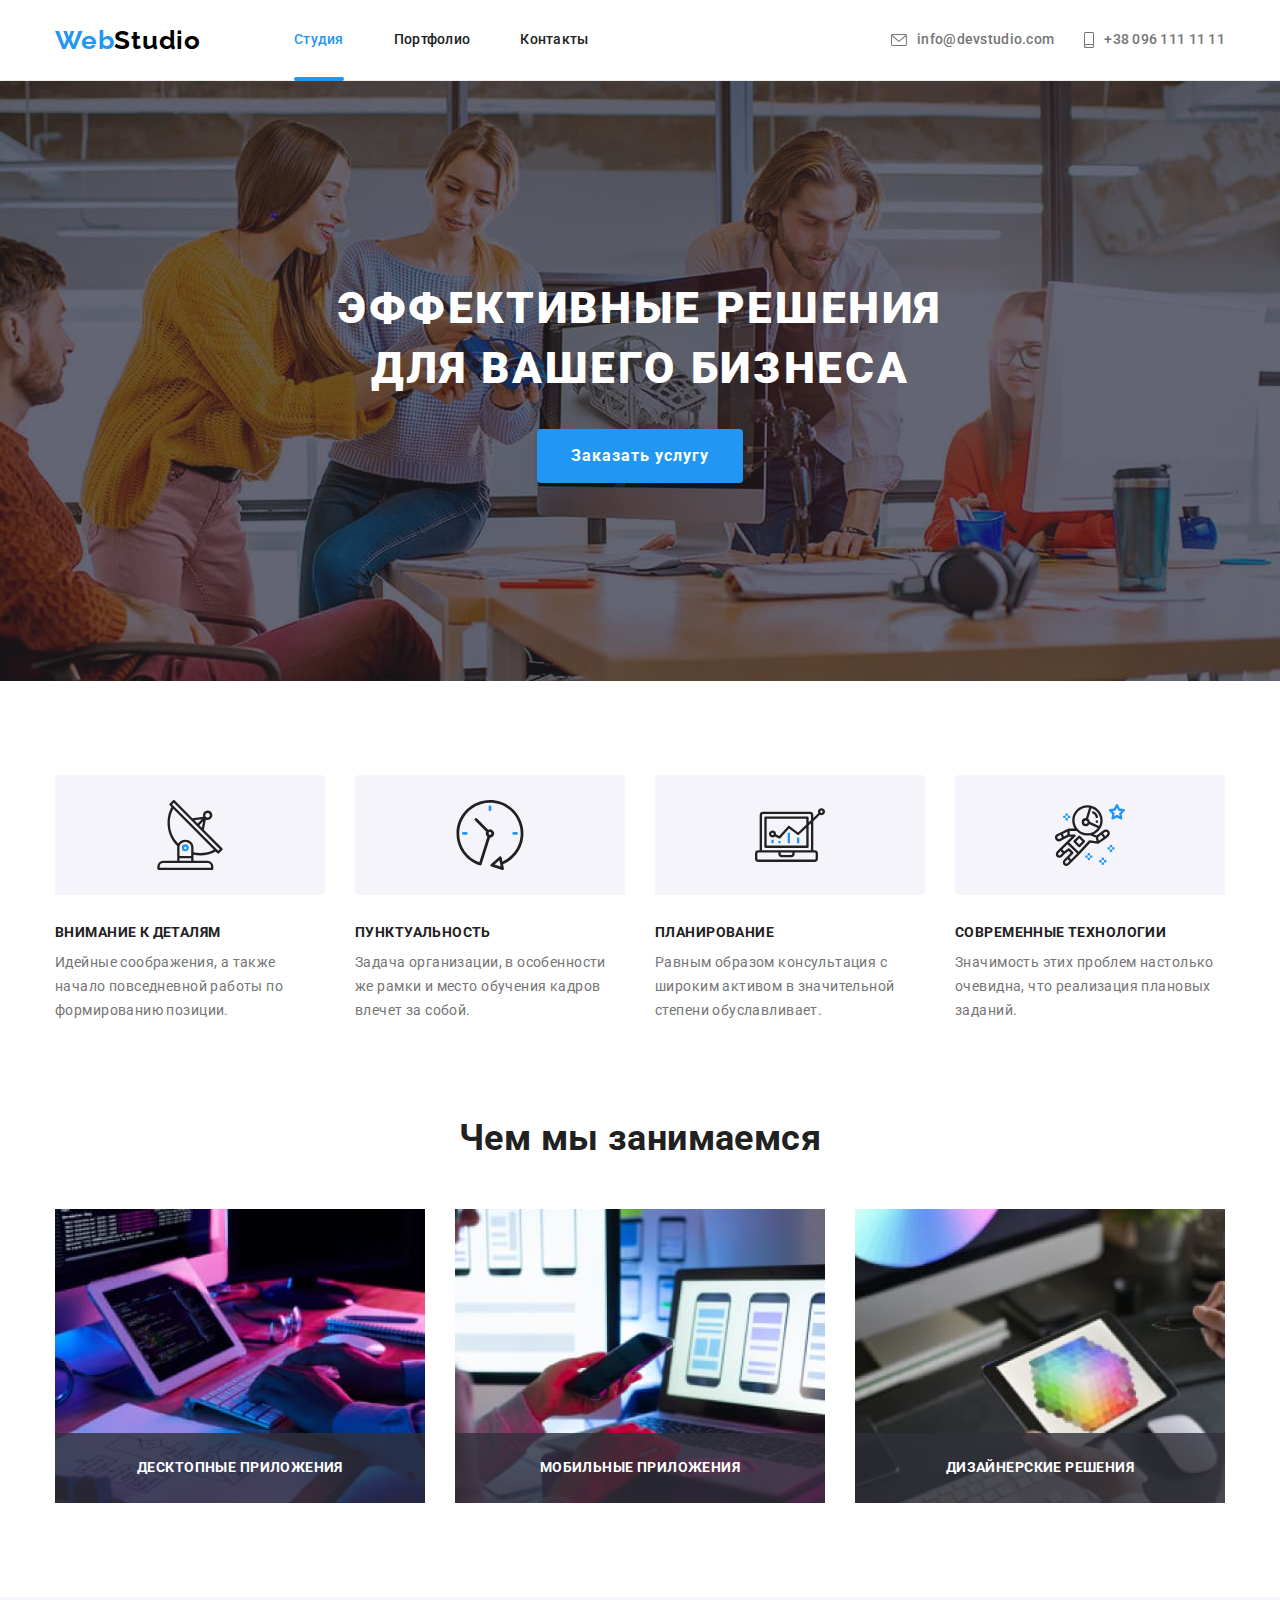
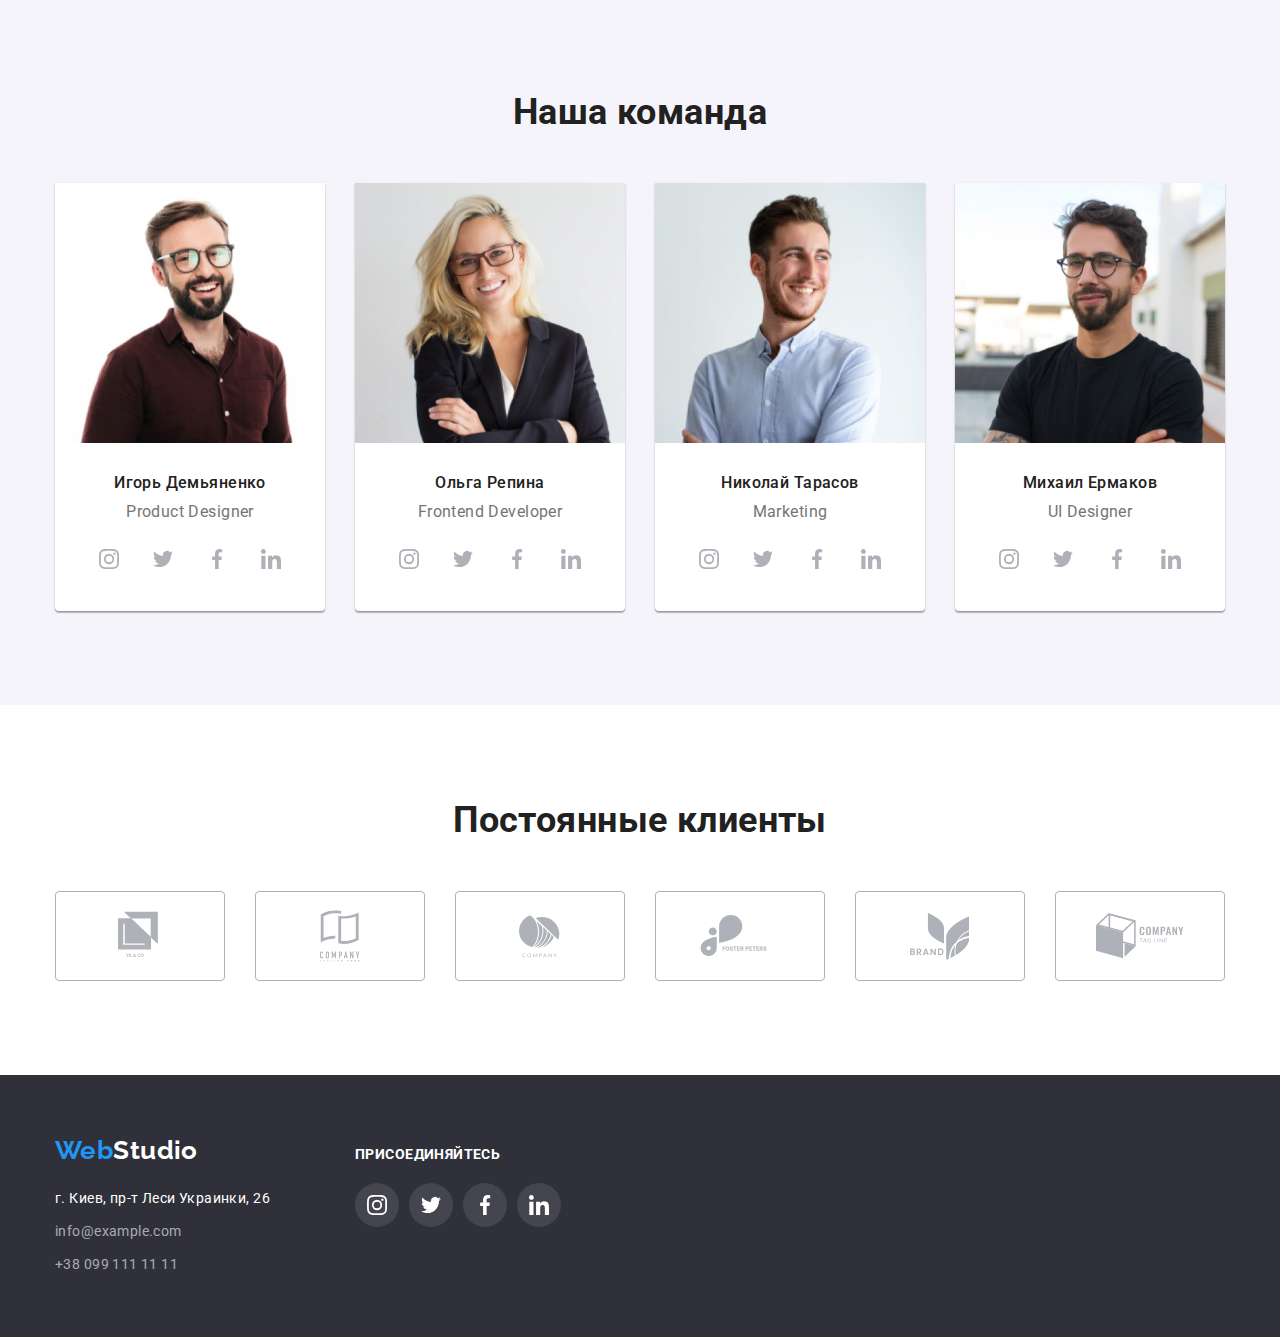
==== index.html @ 5b1ec26f "Склонировал ДЗ5" ====
<!DOCTYPE html>
<html lang="ru">
  <head>
    <meta charset="UTF-8" />
    <meta name="viewport" content="width=device-width, initial-scale=1.0" />
    <title>Студия</title>
    <link
      href="https://fonts.googleapis.com/css2?family=Raleway:wght@700&family=Roboto:wght@400;500;700;900&display=swap"
      rel="stylesheet"
    />
    <link
      rel="stylesheet"
      href="https://cdnjs.cloudflare.com/ajax/libs/modern-normalize/0.7.0/modern-normalize.min.css"
    />
    <link rel="stylesheet" href="./css/styles.css" />
  </head>
  <body>
    <!--Хэдер-->
    <header class="header">
      <div class="container header-flex">
        <nav class="header-flex">
          <a class="link header-logo" href="./index.html">
            <span class="current">Web</span>Studio
          </a>
          <ul class="list nav-main">
            <li class="item">
              <a class="link current" href="./index.html">Студия</a>
            </li>
            <li class="item">
              <a class="link" href="./portfolio.html">Портфолио</a>
            </li>
            <li class="item"><a class="link" href="#">Контакты</a></li>
          </ul>
        </nav>
        <ul class="list header-contacts">
          <li class="item">
            <a class="link" href="mailto:info@devstudio.com">
              <svg class="icon" width="16" height="12">
                <use href="./images/svg/sprite.svg#icon-envelope"></use>
              </svg>
              info@devstudio.com</a
            >
          </li>
          <li class="item">
            <a class="link" href="tel:+380961111111">
              <svg class="icon" width="10" height="16">
                <use href="./images/svg/sprite.svg#icon-smartphone"></use>
              </svg>
              +38 096 111 11 11</a
            >
          </li>
        </ul>
      </div>
    </header>
    <main>
      <!--Герой-->
      <section class="hero">
        <h1 class="hero-title">Эффективные решения для вашего бизнеса</h1>
        <button class="button primary" data-modal-open>Заказать услугу</button>
      </section>
      <!--Преимущества-->
      <section class="section feature">
        <div class="container">
          <h2 class="visually-hidden">Преимущества</h2>
          <ul class="list flex feature-list">
            <li class="item">
              <div class="thumb">
                <svg class="icon">
                  <use href="./images/svg/sprite.svg#icon-antenna"></use>
                </svg>
              </div>
              <h3 class="title">Внимание к деталям</h3>
              <p class="text">
                Идейные соображения, а также начало повседневной работы по
                формированию позиции.
              </p>
            </li>
            <li class="item">
              <div class="thumb">
                <svg class="icon">
                  <use href="./images/svg/sprite.svg#icon-clock"></use>
                </svg>
              </div>
              <h3 class="title">Пунктуальность</h3>
              <p class="text">
                Задача организации, в особенности же рамки и место обучения
                кадров влечет за собой.
              </p>
            </li>
            <li class="item">
              <div class="thumb">
                <svg class="icon">
                  <use href="./images/svg/sprite.svg#icon-diagram"></use>
                </svg>
              </div>
              <h3 class="title">Планирование</h3>
              <p class="text">
                Равным образом консультация с широким активом в значительной
                степени обуславливает.
              </p>
            </li>
            <li class="item">
              <div class="thumb">
                <svg class="icon">
                  <use href="./images/svg/sprite.svg#icon-astronaut"></use>
                </svg>
              </div>
              <h3 class="title">Современные технологии</h3>
              <p class="text">
                Значимость этих проблем настолько очевидна, что реализация
                плановых заданий.
              </p>
            </li>
          </ul>
        </div>
      </section>
      <!--Примеры работ-->
      <section class="section">
        <div class="container">
          <h2 class="section-title">Чем мы занимаемся</h2>
          <ul class="list flex examples-list">
            <li class="item">
              <img
                src="./images/examples/desktopapp.jpg"
                alt="Работа с планшетом"
                width="370"
              />
              <h3 class="text">Десктопные приложения</h3>
            </li>
            <li class="item">
              <img
                src="./images/examples/mobileapp.jpg"
                alt="Работа с мобильным приложением"
                width="370"
              />
              <h3 class="text">Мобильные приложения</h3>
            </li>
            <li class="item">
              <img
                src="./images/examples/designerdes.jpg"
                alt="Дизайнерские решения"
                width="370"
              />
              <h3 class="text">Дизайнерские решения</h3>
            </li>
          </ul>
        </div>
      </section>
      <!--Наша команда-->
      <section class="section team">
        <div class="container">
          <h2 class="section-title">Наша команда</h2>
          <ul class="list flex team-list">
            <!--Первый сотрудник-->
            <li class="item">
              <img
                src="./images/our-team/igor-dem.jpg"
                alt="Игорь Демьяненко"
                width="270"
              />
              <h3 class="title">Игорь Демьяненко</h3>
              <p class="text">Product Designer</p>
              <ul class="list flex network-list">
                <li class="item">
                  <a href="#" class="link" aria-label="Instagram">
                    <svg class="icon">
                      <use href="./images/svg/sprite.svg#icon-instagram"></use>
                    </svg>
                  </a>
                </li>
                <li class="item">
                  <a href="#" class="link" aria-label="Twitter">
                    <svg class="icon">
                      <use href="./images/svg/sprite.svg#icon-twitter"></use>
                    </svg>
                  </a>
                </li>
                <li class="item">
                  <a href="#" class="link" aria-label="Facebook">
                    <svg class="icon">
                      <use href="./images/svg/sprite.svg#icon-facebook"></use>
                    </svg>
                  </a>
                </li>
                <li class="item">
                  <a href="#" class="link" aria-label="Linkedin">
                    <svg class="icon">
                      <use href="./images/svg/sprite.svg#icon-linkedin"></use>
                    </svg>
                  </a>
                </li>
              </ul>
            </li>
            <!--Второй сотрудник-->
            <li class="item">
              <img
                src="./images/our-team/olg-rep.jpg"
                alt="Ольга Репина"
                width="270"
              />
              <h3 class="title">Ольга Репина</h3>
              <p class="text">Frontend Developer</p>
              <ul class="list flex network-list">
                <li class="item">
                  <a href="#" class="link" aria-label="Instagram">
                    <svg class="icon">
                      <use href="./images/svg/sprite.svg#icon-instagram"></use>
                    </svg>
                  </a>
                </li>
                <li class="item">
                  <a href="#" class="link" aria-label="Twitter">
                    <svg class="icon">
                      <use href="./images/svg/sprite.svg#icon-twitter"></use>
                    </svg>
                  </a>
                </li>
                <li class="item">
                  <a href="#" class="link" aria-label="Facebook">
                    <svg class="icon">
                      <use href="./images/svg/sprite.svg#icon-facebook"></use>
                    </svg>
                  </a>
                </li>
                <li class="item">
                  <a href="#" class="link" aria-label="Linkedin">
                    <svg class="icon">
                      <use href="./images/svg/sprite.svg#icon-linkedin"></use>
                    </svg>
                  </a>
                </li>
              </ul>
            </li>
            <!--Третий сотрудник-->
            <li class="item">
              <img
                src="./images/our-team/nik-taras.jpg"
                alt="Николай Тарасов"
                width="270"
              />
              <h3 class="title">Николай Тарасов</h3>
              <p class="text">Marketing</p>
              <ul class="list flex network-list">
                <li class="item">
                  <a href="#" class="link" aria-label="Instagram">
                    <svg class="icon">
                      <use href="./images/svg/sprite.svg#icon-instagram"></use>
                    </svg>
                  </a>
                </li>
                <li class="item">
                  <a href="#" class="link" aria-label="Twitter">
                    <svg class="icon">
                      <use href="./images/svg/sprite.svg#icon-twitter"></use>
                    </svg>
                  </a>
                </li>
                <li class="item">
                  <a href="#" class="link" aria-label="Facebook">
                    <svg class="icon">
                      <use href="./images/svg/sprite.svg#icon-facebook"></use>
                    </svg>
                  </a>
                </li>
                <li class="item">
                  <a href="#" class="link" aria-label="Linkedin">
                    <svg class="icon">
                      <use href="./images/svg/sprite.svg#icon-linkedin"></use>
                    </svg>
                  </a>
                </li>
              </ul>
            </li>
            <!--Четвертый сотрудник-->
            <li class="item">
              <img
                src="./images/our-team/mich-ermak.jpg"
                alt="Михаил Ермаков"
                width="270"
              />
              <h3 class="title">Михаил Ермаков</h3>
              <p class="text">UI Designer</p>
              <ul class="list flex network-list">
                <li class="item">
                  <a href="#" class="link" aria-label="Instagram">
                    <svg class="icon">
                      <use href="./images/svg/sprite.svg#icon-instagram"></use>
                    </svg>
                  </a>
                </li>
                <li class="item">
                  <a href="#" class="link" aria-label="Twitter">
                    <svg class="icon">
                      <use href="./images/svg/sprite.svg#icon-twitter"></use>
                    </svg>
                  </a>
                </li>
                <li class="item">
                  <a href="#" class="link" aria-label="Facebook">
                    <svg class="icon">
                      <use href="./images/svg/sprite.svg#icon-facebook"></use>
                    </svg>
                  </a>
                </li>
                <li class="item">
                  <a href="#" class="link" aria-label="Linkedin">
                    <svg class="icon">
                      <use href="./images/svg/sprite.svg#icon-linkedin"></use>
                    </svg>
                  </a>
                </li>
              </ul>
            </li>
          </ul>
        </div>
      </section>
      <section class="section">
        <div class="container">
          <h2 class="section-title">Постоянные клиенты</h2>
          <ul class="list flex clients-list">
            <li class="item">
              <a href="#" class="link">
                <svg class="icon" width="44" height="50">
                  <use href="./images/svg/sprite.svg#icon-client1"></use>
                </svg>
              </a>
            </li>
            <li class="item">
              <a href="#" class="link">
                <svg class="icon" width="40" height="52">
                  <use href="./images/svg/sprite.svg#icon-client2"></use>
                </svg>
              </a>
            </li>
            <li class="item">
              <a href="#" class="link">
                <svg class="icon" width="41" height="43">
                  <use href="./images/svg/sprite.svg#icon-client3"></use>
                </svg>
              </a>
            </li>
            <li class="item">
              <a href="#" class="link">
                <svg class="icon" width="80" height="42">
                  <use href="./images/svg/sprite.svg#icon-client4"></use>
                </svg>
              </a>
            </li>
            <li class="item">
              <a href="#" class="link">
                <svg class="icon" width="59" height="47">
                  <use href="./images/svg/sprite.svg#icon-client5"></use>
                </svg>
              </a>
            </li>
            <li class="item">
              <a href="#" class="link">
                <svg class="icon" width="88" height="46">
                  <use href="./images/svg/sprite.svg#icon-client6"></use>
                </svg>
              </a>
            </li>
          </ul>
        </div>
      </section>
    </main>
    <!--Футер-->
    <footer class="footer">
      <div class="container flex">
        <div class="footer-address">
          <a class="link footer-logo" href="./index.html">
            <span class="current">Web</span>Studio
          </a>
          <address class="footer-contacts">
            <p class="text">г. Киев, пр-т Леси Украинки, 26</p>
            <a class="link" href="mailto:info@example.com">
              info@example.com
            </a>
            <br />
            <a class="link" href="tel:+380991111111">+38 099 111 11 11</a>
          </address>
        </div>
        <div class="footer-networks">
          <strong class="text">присоединяйтесь</strong>
          <ul class="list flex network-list">
            <li class="item">
              <a href="#" class="link" aria-label="Instagram">
                <svg class="icon">
                  <use href="./images/svg/sprite.svg#icon-instagram"></use>
                </svg>
              </a>
            </li>
            <li class="item">
              <a href="#" class="link" aria-label="Twitter">
                <svg class="icon">
                  <use href="./images/svg/sprite.svg#icon-twitter"></use>
                </svg>
              </a>
            </li>
            <li class="item">
              <a href="#" class="link" aria-label="Facebook">
                <svg class="icon">
                  <use href="./images/svg/sprite.svg#icon-facebook"></use>
                </svg>
              </a>
            </li>
            <li class="item">
              <a href="#" class="link" aria-label="Linkedin">
                <svg class="icon">
                  <use href="./images/svg/sprite.svg#icon-linkedin"></use>
                </svg>
              </a>
            </li>
          </ul>
        </div>
      </div>
    </footer>
    <div class="backdrop is-hidden" data-modal>
      <div class="modal">
        <button class="button" data-modal-close>
          <svg class="icon" width="11" height="11">
            <use href="./images/svg/sprite.svg#icon-close-modal"></use>
          </svg>
        </button>
      </div>
    </div>

    <script src="./js/modal.js"></script>
  </body>
</html>
---- css/styles.css ----
/* CSS-переменные */
:root {
  --main-text-color: #212121;
  --second-text-color: #757575;
  --accent-color: #2196f3;
  --main-bg-color: #ffffff;
  --secohd-bg-color: #f5f4fa;
  --third-bg-color: #2f303a;
  --icon-color: #afb1b8;
  --timing-function: cubic-bezier(0.4, 0, 0.2, 1);
}
/* Базовые настройки CSS */
body {
  background-color: var(--main-bg-color);
  color: var(--main-text-color);
  font-family: "Roboto", sans-serif;
  font-size: 14px;
  line-height: 1.71;
  letter-spacing: 0.03em;
}
/* базовые настройки картинок */
img,
svg {
  display: block;
  max-width: 100%;
  height: auto;
}
/* Уберу подчеркивание у всех ссылок */
.link {
  text-decoration: none;
}
/* Убрал флажки и отступы у элементов списков */
.list {
  padding: 0;
  margin: 0;
  list-style: none;
}
/* cпрячем скрытые заголовки */
.visually-hidden {
  position: absolute;
  width: 1px;
  height: 1px;
  margin: -1px;
  border: 0;
  padding: 0;
  clip: rect(0 0 0 0);
  overflow: hidden;
}

/* страница Студия */
/* задам общие настройки шрифта хэдера */
.header {
  font-weight: 500;
  line-height: 1.14;
  letter-spacing: 0.02em;
  border-bottom: 1px solid #ececec;
}
/* Геометрия контейнера */
.container {
  width: 1200px;
  margin: 0px auto;
  padding: 0px 15px;
}
/* флексбокс хэдера */
.header-flex,
.nav-main {
  display: flex;
  align-items: center;
}
/* логотип хэдера */
.header-logo {
  margin-right: 93px;
  color: #000000;
  font-family: "Raleway", sans-serif;
  font-weight: 700;
  font-size: 26px;
  line-height: 1.19;
  letter-spacing: 0.03em;
}
/* отступ всем кроме последнего элепента хэдера */
.nav-main > .item:not(:last-child) {
  margin-right: 50px;
}
/* основная навигация хэдера */
.nav-main .link {
  position: relative;
  display: block;
  padding-top: 32px;
  padding-bottom: 32px;

  color: inherit;

  transition: color 250ms var(--timing-function);
}
.nav-main .current::after {
  position: absolute;
  bottom: -1px;
  left: 0;
  content: "";
  width: 100%;
  height: 4px;
  background-color: var(--accent-color);
  border-radius: 2px;
}

/* Цветовой акцент элементов */
.nav-main .link.current,
.header-logo .current,
.footer-logo .current,
.nav-main .link:hover,
.nav-main .link:focus,
.header-contacts .link:hover,
.header-contacts .link:focus,
.footer-contacts .link:hover,
.footer-contacts .link:focus {
  color: var(--accent-color);
}
/* контакты хэдера в строку */
.header-contacts {
  display: flex;
  margin-left: auto;
}
.header-contacts .item:not(:last-child) {
  margin-right: 30px;
}
/* контакты хэдера */
.header-contacts .link {
  display: flex;
  align-items: center;
  padding-top: 32px;
  padding-bottom: 32px;

  color: var(--second-text-color);

  transition: color 250ms var(--timing-function);
}
/* отступ иконок в хэдере */
.header-contacts .icon {
  margin-right: 10px;
  fill: currentColor;

  transition: fill 250ms var(--timing-function);
}
/* акцент иконок */
.header-contacts .link:hover > .icon,
.header-contacts .link:focus > .icon,
.clients-list .link:hover > .icon,
.clients-list .link:focus > .icon {
  fill: var(--accent-color);
}
/* герой */
.hero {
  display: flex;
  flex-direction: column;
  justify-content: center;
  align-items: center;
  max-width: 1600px;
  height: 600px;
  margin: 0 auto;

  background-color: #c4c4c4;
  background-image: linear-gradient(
      to right,
      rgba(47, 48, 58, 0.4),
      rgba(47, 48, 58, 0.4)
    ),
    url("../images/bg-hero.jpg");
  background-repeat: no-repeat;
  background-size: cover;
  background-position: center;
  text-align: center;
}
/* Заголовок героя */
.hero-title {
  margin-top: 0;
  margin-bottom: 30px;
  max-width: 696px;

  color: var(--main-bg-color);
  font-weight: 900;
  font-size: 44px;
  line-height: 1.36;
  letter-spacing: 0.06em;
  text-transform: uppercase;
}
/* кнопка героя */
.button.primary {
  display: block;
  min-width: 200px;
  padding: 10px 32px;
  border-color: transparent;
  border-radius: 4px;
  box-shadow: 0px 4px 4px rgba(0, 0, 0, 0.15);
  cursor: pointer;

  color: var(--main-bg-color);
  background-color: var(--accent-color);
  font-weight: 700;
  font-size: 16px;
  line-height: 1.87;
  text-align: center;
  letter-spacing: 0.06em;

  transition: background-color 250ms var(--timing-function);
}

.button.primary:hover,
.button.primary:focus {
  background-color: #188ce8;
}
/* отступы секции преимуществ */
.section.feature {
  padding-top: 94px;
  padding-bottom: 0;
}
/* флексбокс */
.flex {
  display: flex;
}

/* ширина элементов секции Преимущества */
.feature-list .item {
  flex-basis: calc((100% - 3 * 30px) / 4);
}
/* фон иконки преимуществ */
.feature-list .thumb {
  display: flex;
  justify-content: center;
  align-items: center;
  margin-bottom: 30px;
  height: 120px;
  background-color: var(--secohd-bg-color);
  border-radius: 4px;
}
/* иконка преимуществ */
.feature-list .icon {
  width: 70px;
  height: 70px;
}
/* отступы всем кроме последнего элемента списков */
.feature-list .item:not(:last-child),
.examples-list .item:not(:last-child),
.team-list .item:not(:last-child),
.clients-list .item:not(:last-child) {
  margin-right: 30px;
}
/* Заголовки h3 секции преимущества */
.feature-list .title {
  margin-top: 0;
  margin-bottom: 10px;

  font-size: 14px;
  line-height: 1.14;
  text-transform: uppercase;
}
/* Текст секции преимущества */
.feature-list .text {
  margin-top: 0;
  margin-bottom: 0;

  color: var(--second-text-color);
}
/* паддинг всем секциям */
.section {
  padding-top: 94px;
  padding-bottom: 94px;
}
/* Заголовки секций */
.section-title {
  margin-top: 0;
  margin-bottom: 50px;

  font-size: 36px;
  line-height: 1.17;
  text-align: center;
}
/* ширина контента секкции */
.examples-list .item {
  position: relative;
  flex-basis: calc((100% - 2 * 30px) / 3);
}
.examples-list .text {
  position: absolute;
  left: 0;
  bottom: 0;
  display: flex;
  justify-content: center;
  align-items: center;

  width: 100%;
  height: 70px;
  margin: 0;
  background-color: rgba(47, 48, 58, 0.8);
  font-size: 14px;
  line-height: 1.14;
  text-transform: uppercase;

  color: var(--main-bg-color);
}

/* оформление секции команда  */
.section.team {
  background-color: var(--secohd-bg-color);
  text-align: center;
}
/* элементы списка наша команда */
.team-list > .item {
  flex-basis: calc((100% - 3 * 30px) / 4);
  border-radius: 0px 0px 4px 4px;
  box-shadow: 0px 1px 3px rgba(0, 0, 0, 0.12), 0px 1px 1px rgba(0, 0, 0, 0.14),
    0px 2px 1px rgba(0, 0, 0, 0.2);

  background-color: var(--main-bg-color);
}
/* Заголовки h3 Наша команда */
.team-list .title {
  margin-top: 30px;
  margin-bottom: 10px;

  font-weight: 500;
  font-size: 16px;
  line-height: 1.19;
}
/* Текст секции Наша команда */
.team-list .text {
  margin-top: 0;
  margin-bottom: 16px;

  color: var(--second-text-color);
  font-size: 16px;
  line-height: 1.19;
}
/* Список соцсетей */
.team .network-list {
  margin-bottom: 30px;
  justify-content: center;
}

.network-list .item:not(:last-child) {
  margin-right: 10px;
}
/* ссылка на соцсеть */
.network-list .link {
  display: flex;
  justify-content: center;
  align-items: center;
  width: 44px;
  height: 44px;
  border-radius: 50%;

  transition: background-color 250ms var(--timing-function);
}
/* меняем фон ссылки при ховере */
.network-list .link:hover,
.network-list .link:focus {
  background-color: var(--accent-color);
}

/* иконка */
.network-list .icon {
  width: 20px;
  height: 20px;
  fill: var(--icon-color);

  transition: fill 250ms var(--timing-function);
}
/* меняем цвет самой иконки при ховере */
.network-list .link:hover > .icon,
.network-list .link:focus > .icon {
  fill: var(--main-bg-color);
}
/* ширина элеентов секции клиенты */
.clients-list .item {
  flex-basis: calc((100% - 5 * 30px) / 6);
}
/* ссылка клиентов */
.clients-list .link {
  display: flex;
  justify-content: center;
  align-items: center;
  height: 90px;
  border: 1px solid var(--icon-color);
  border-radius: 4px;

  transition: border-color 250ms var(--timing-function);
}

/* цвет рамки при ховере */
.clients-list .link:hover,
.clients-list .link:focus {
  border-color: var(--accent-color);
}
.clients-list .icon {
  fill: var(--icon-color);
  transition: fill 250ms var(--timing-function);
}

/* футер */
.footer {
  padding-top: 60px;
  padding-bottom: 60px;

  background-color: var(--third-bg-color);
}
.footer .flex {
  align-items: baseline;
}

.footer-address,
.footer-networks {
  width: 270px;
}
.footer-address {
  margin-right: 30px;
}
/* лого футера */
.footer-logo {
  color: var(--main-bg-color);
  font-family: "Raleway", sans-serif;
  font-weight: 700;
  font-size: 26px;
  line-height: 1.19;
}
/* адрес футера */
.footer-contacts {
  margin-top: 20px;

  font-style: normal;
}
/* Физический адрес в футере */
.footer-contacts .text {
  margin: 0;

  color: var(--main-bg-color);
}
/* почта и телефон футера */
.footer-contacts .link {
  display: inline-block;
  margin-top: 9px;

  color: rgba(255, 255, 255, 0.6);

  transition: color 250ms var(--timing-function);
}
/* текст блока соцсетей футера */
.footer-networks .text {
  display: block;
  margin-bottom: 20px;
  line-height: 1.14;
  text-transform: uppercase;

  color: var(--main-bg-color);
}
/* фон ссылкт на соцсеть в футере */
.footer-networks .link {
  background-color: rgba(255, 255, 255, 0.1);
}
/* цвет иконки в футере */
.footer-networks .icon {
  fill: var(--main-bg-color);
}
/* бэкдроп */
.backdrop {
  position: fixed;
  top: 0;
  left: 0;

  width: 100%;
  height: 100%;
  background-color: rgba(0, 0, 0, 0.2);

  opacity: 1;
  transition: opacity 250ms var(--timing-function);
}

.backdrop.is-hidden {
  opacity: 0;
  pointer-events: none;
}

.backdrop.is-hidden .modal {
  transform: translate(-50%, -50%) scale(1.3);
}

/* модальное окно */
.modal {
  position: absolute;
  top: 50%;
  left: 50%;
  min-width: 528px;
  min-height: 581px;

  background-color: var(--main-bg-color);
  box-shadow: 0px 1px 3px rgba(0, 0, 0, 0.12), 0px 1px 1px rgba(0, 0, 0, 0.14),
    0px 2px 1px rgba(0, 0, 0, 0.2);
  border-radius: 4px;

  transform: translate(-50%, -50%) scale(1);
  transition: transform 250ms var(--timing-function);
}
/* кнопка закрытия модального окна */
.modal .button {
  position: absolute;
  top: 8px;
  right: 8px;
  padding: 0;
  width: 30px;
  height: 30px;
  border: 1px solid rgba(0, 0, 0, 0.1);
  border-radius: 50%;
  background-color: var(--main-bg-color);
}

/* Страница Портфолио */
/* список кнопок навигации портфолио */
.portfolio-nav {
  display: flex;
  justify-content: center;
  margin-bottom: 50px;
}
/* отступ у всех кнпопок кроме последней */
.portfolio-nav .item:not(:last-child) {
  margin-right: 8px;
}
/* Кнопки*/
.button.secondary {
  display: inline-block;
  min-width: 73px;
  padding: 6px 22px;
  border: 1px solid transparent;
  border-radius: 4px;
  cursor: pointer;

  color: var(--main-text-color);
  background-color: var(--secohd-bg-color);
  font-family: inherit;
  font-weight: 500;
  font-size: 16px;
  line-height: 1.62;
  letter-spacing: 0.03em;

  transition-property: color, background-color, box-shadow;
  transition-duration: 250ms;
  transition-timing-function: var(--timing-function);
}
/* Акцент кнопок */
.button.secondary:hover,
.button.secondary:focus {
  box-shadow: 0px 3px 1px rgba(0, 0, 0, 0.1), 0px 1px 2px rgba(0, 0, 0, 0.08),
    0px 2px 2px rgba(0, 0, 0, 0.12);
  color: var(--main-bg-color);
  background-color: var(--accent-color);
}
/* список основных элементов страницы */
.portfolio-list {
  display: flex;
  flex-wrap: wrap;
}
/* основные элементы страницы портфолио */
.portfolio-list .item {
  flex-basis: calc((100% - 2 * 30px) / 3);
  margin-right: 30px;
  margin-bottom: 30px;
}
/* каждому третьему убираем правый марджин */
.portfolio-list .item:nth-child(3n) {
  margin-right: 0;
}
/* последним трем убираем нижний марджин */
.portfolio-list .item:nth-last-child(-n + 3) {
  margin-bottom: 0;
}

.portfolio-list .link {
  display: block;

  transition: box-shadow 250ms var(--timing-function);
}

.portfolio-list .link:hover,
.portfolio-list .link:focus {
  box-shadow: 0px 1px 1px rgba(0, 0, 0, 0.12), 0px 4px 4px rgba(0, 0, 0, 0.06),
    1px 4px 6px rgba(0, 0, 0, 0.16);
}

.portfolio-list .thumb {
  position: relative;
  overflow: hidden;
}

.portfolio-overlay {
  position: absolute;
  top: 0;
  left: 0;
  display: flex;
  align-items: center;
  padding-left: 24px;
  padding-right: 24px;
  width: 100%;
  height: 100%;
  background-color: rgba(33, 150, 243, 0.9);

  transform: translateY(100%);
  transition: transform 250ms var(--timing-function);
}

.portfolio-overlay .overlay-text {
  margin: 0;
  font-size: 18px;
  line-height: 1.56;
  color: var(--main-bg-color);
}

.portfolio-list .link:hover .portfolio-overlay,
.portfolio-list .link:focus .portfolio-overlay {
  transform: translateY(0);
}

.card-content {
  padding: 20px 24px;
  border-right: 1px solid #eeeeee;
  border-bottom: 1px solid #eeeeee;
  border-left: 1px solid #eeeeee;
}
/* заголовки элементов портфолио */
.portfolio-list .title {
  margin-top: 0;
  margin-bottom: 4px;

  color: var(--main-text-color);
  font-size: 18px;
  line-height: 2;
  letter-spacing: 0.06em;
}
/* текст элементов портфолио */
.portfolio-list .text {
  margin: 0;

  color: var(--second-text-color);
  font-size: 16px;
  line-height: 1.87;
}
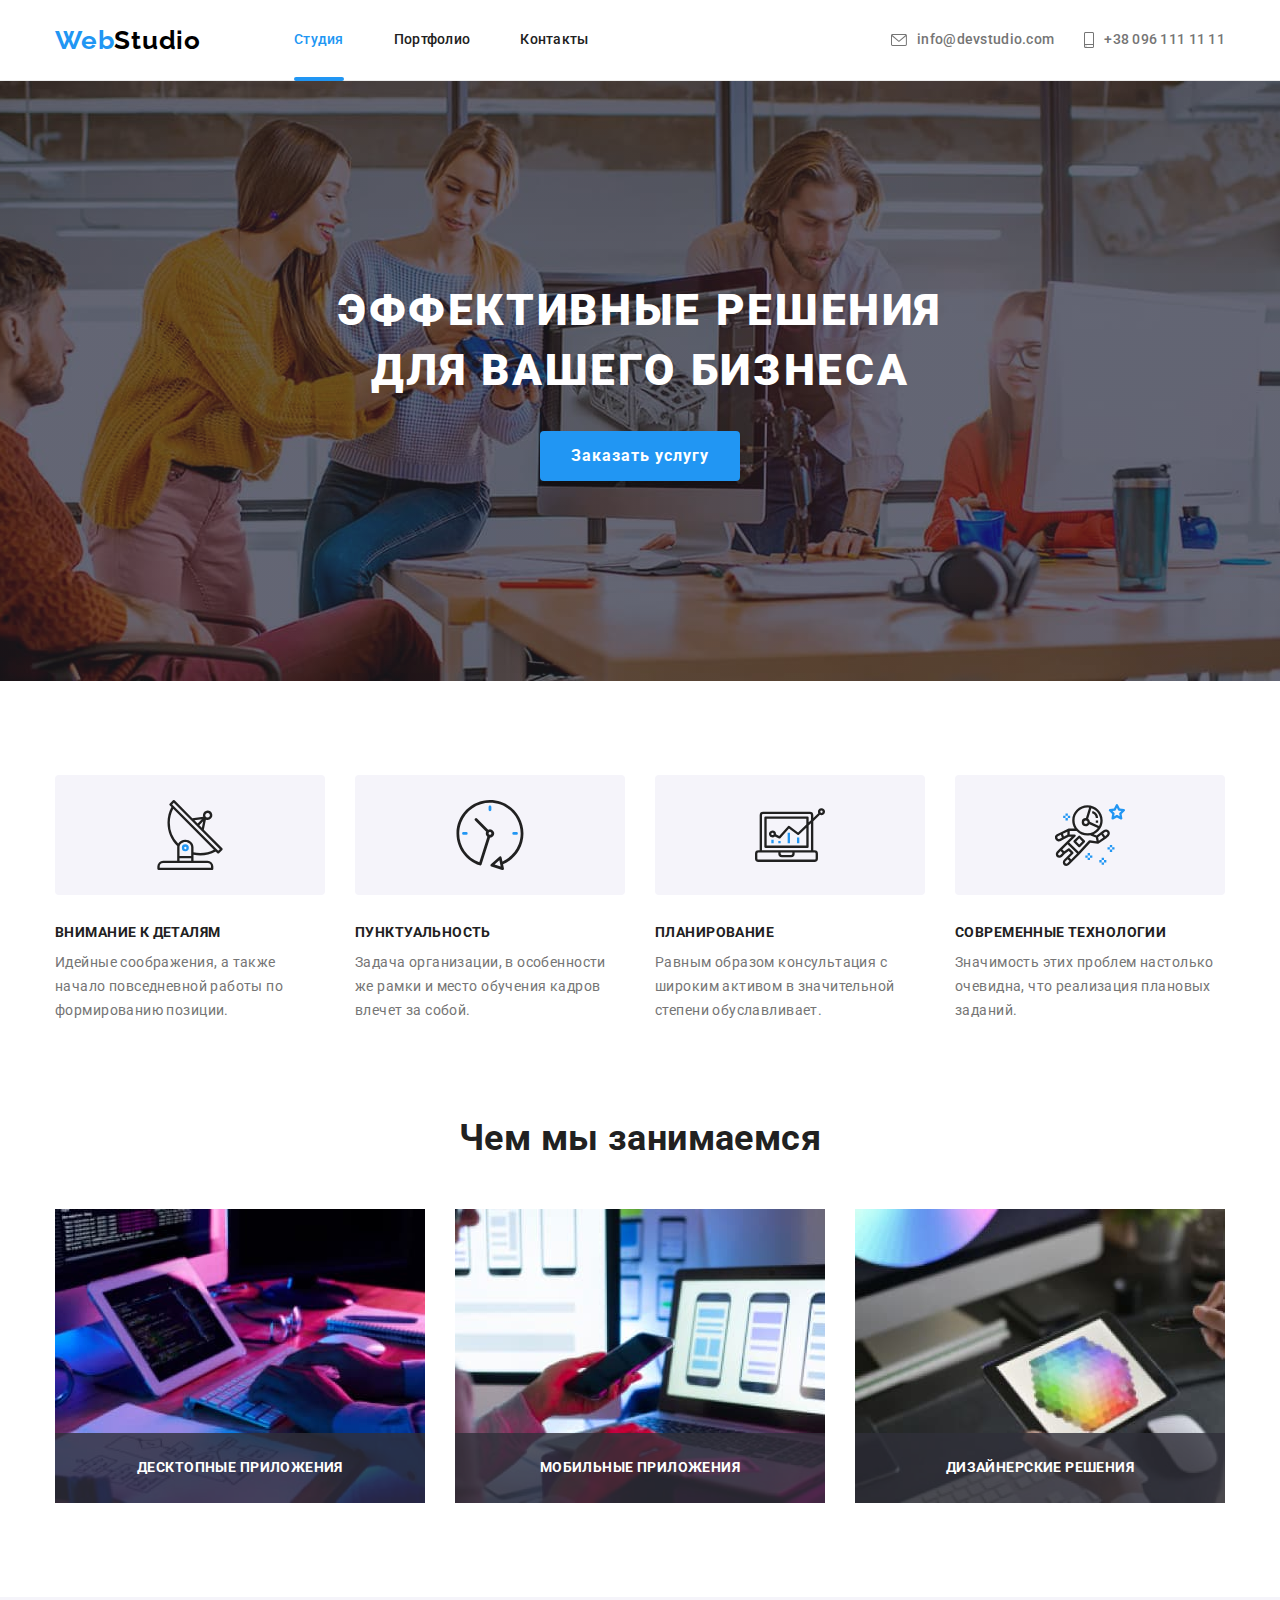
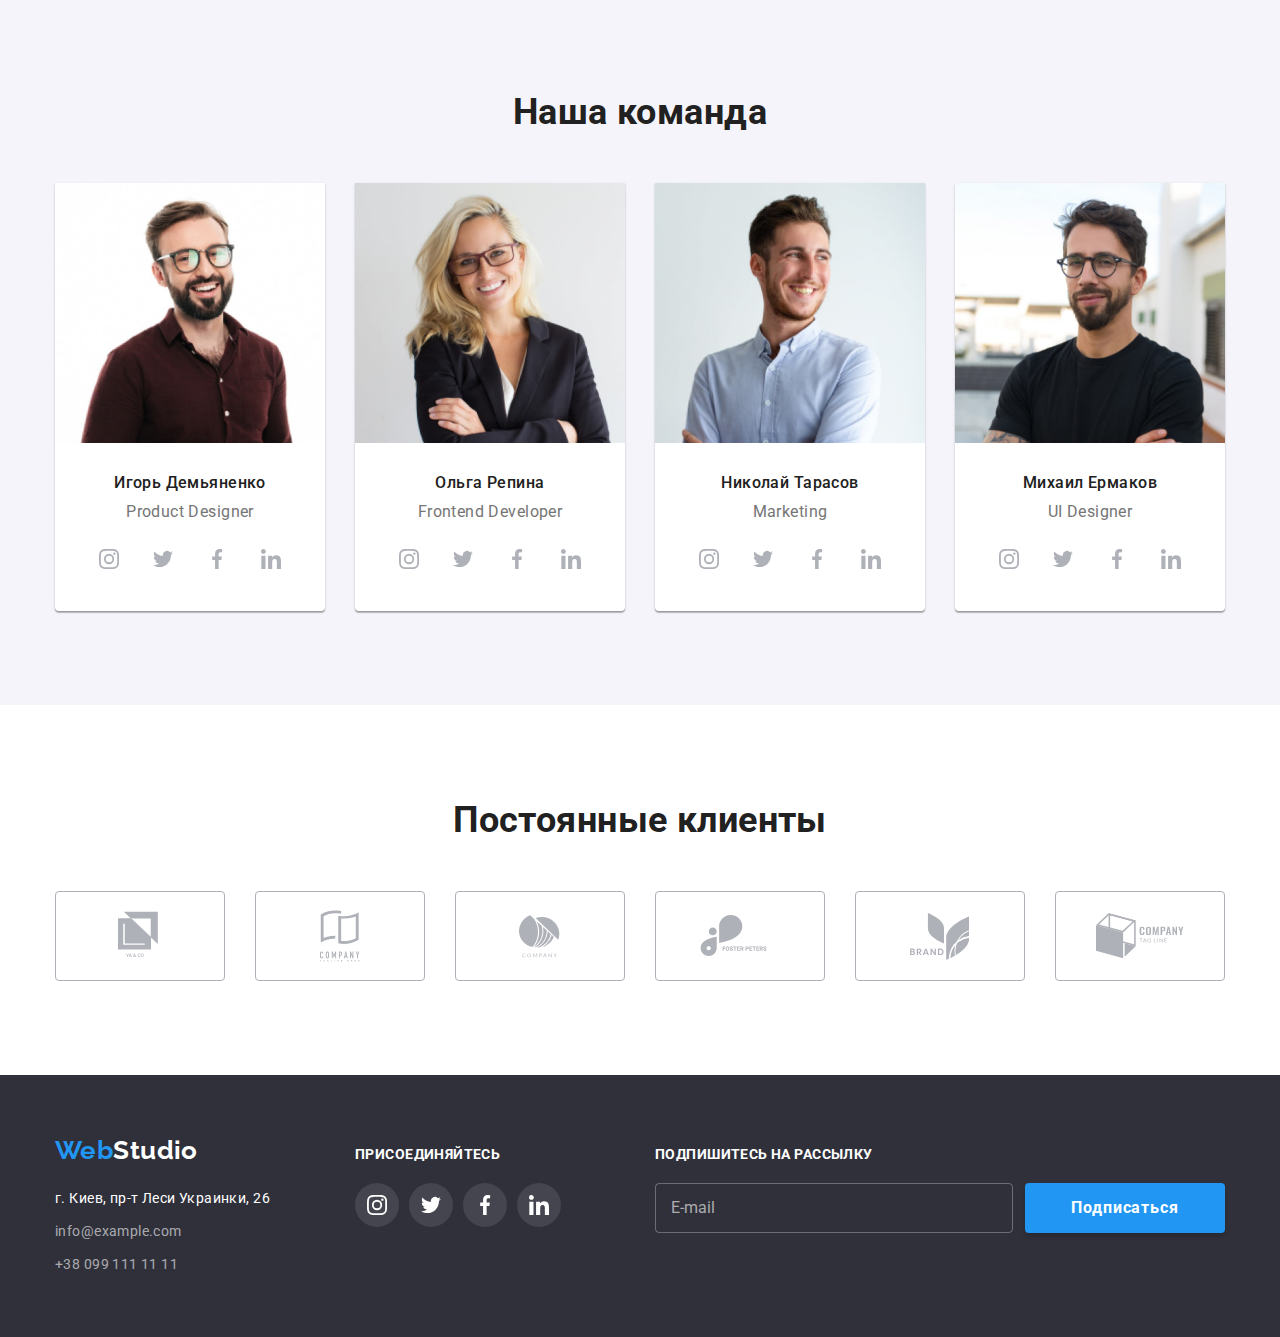
==== commit d97b2df6: "Сделал первоначальную разметку форм" ====
--- a/index.html
+++ b/index.html
@@ -413,15 +413,73 @@
             </li>
           </ul>
         </div>
+        <form class="flex footer-subscribe" autocomplete="off">
+          <div class="form-field">
+            <label class="text" for="footer-email"
+              >Подпишитесь на рассылку</label
+            >
+            <input
+              type="email"
+              name="email"
+              class="subcribe-input"
+              id="footer-email"
+              placeholder="E-mail"
+            />
+          </div>
+          <button type="submit" class="button primary">Подписаться</button>
+        </form>
       </div>
     </footer>
     <div class="backdrop is-hidden" data-modal>
       <div class="modal">
-        <button class="button" data-modal-close>
+        <button class="button-close" data-modal-close>
           <svg class="icon" width="11" height="11">
             <use href="./images/svg/sprite.svg#icon-close-modal"></use>
           </svg>
         </button>
+        <strong class="text">Оставьте свои данные, мы вам перезвоним</strong>
+        <form class="modal-form" autocomplete="off">
+          <div class="form-field">
+            <label for="modal-name" class="form-label">Имя</label>
+            <input
+              type="text"
+              class="form-input"
+              name="name"
+              id="modal-name"
+              autofocus
+            />
+          </div>
+          <div class="form-field">
+            <label for="modal-tel" class="form-label">Телефон</label>
+            <input type="tel" class="form-input" name="tel" id="modal-tel" />
+          </div>
+          <div class="form-field">
+            <label for="modal-email" class="form-label">Почта</label>
+            <input
+              type="email"
+              class="form-input"
+              name="email"
+              id="modal-email"
+            />
+          </div>
+          <div class="form-field">
+            <label for="modal-comment" class="form-label">Комментарий</label>
+            <textarea
+              class="form-input form-comment"
+              name="comment"
+              id="modal-comment"
+              placeholder="Введите текст"
+            ></textarea>
+          </div>
+          <div class="form-policy">
+            <input type="checkbox" name="policy" id="policy" />
+            <label class="policy-label" for="policy"
+              >Соглашаюсь с рассылкой и принимаю
+              <a href="#" class="current">Условия договора</a></label
+            >
+          </div>
+          <button type="submit" class="button primary">Отправить</button>
+        </form>
       </div>
     </div>
 
--- a/css/styles.css
+++ b/css/styles.css
@@ -3,6 +3,7 @@
   --main-text-color: #212121;
   --second-text-color: #757575;
   --accent-color: #2196f3;
+  --button-accent-color: #188ce8;
   --main-bg-color: #ffffff;
   --secohd-bg-color: #f5f4fa;
   --third-bg-color: #2f303a;
@@ -105,8 +106,7 @@
 
 /* Цветовой акцент элементов */
 .nav-main .link.current,
-.header-logo .current,
-.footer-logo .current,
+.current,
 .nav-main .link:hover,
 .nav-main .link:focus,
 .header-contacts .link:hover,
@@ -145,7 +145,9 @@
 .header-contacts .link:hover > .icon,
 .header-contacts .link:focus > .icon,
 .clients-list .link:hover > .icon,
-.clients-list .link:focus > .icon {
+.clients-list .link:focus > .icon,
+.button-close:hover .icon,
+.button-close:focus .icon {
   fill: var(--accent-color);
 }
 /* герой */
@@ -187,8 +189,8 @@
 .button.primary {
   display: block;
   min-width: 200px;
-  padding: 10px 32px;
-  border-color: transparent;
+  padding: 10px 0;
+  border: none;
   border-radius: 4px;
   box-shadow: 0px 4px 4px rgba(0, 0, 0, 0.15);
   cursor: pointer;
@@ -206,7 +208,7 @@
 
 .button.primary:hover,
 .button.primary:focus {
-  background-color: #188ce8;
+  background-color: var(--button-accent-color);
 }
 /* отступы секции преимуществ */
 .section.feature {
@@ -409,8 +411,6 @@
 .footer-address,
 .footer-networks {
   width: 270px;
-}
-.footer-address {
   margin-right: 30px;
 }
 /* лого футера */
@@ -443,9 +443,12 @@
   transition: color 250ms var(--timing-function);
 }
 /* текст блока соцсетей футера */
-.footer-networks .text {
+
+.footer-networks .text,
+.footer-subscribe .text {
   display: block;
   margin-bottom: 20px;
+  font-weight: 700;
   line-height: 1.14;
   text-transform: uppercase;
 
@@ -458,6 +461,37 @@
 /* цвет иконки в футере */
 .footer-networks .icon {
   fill: var(--main-bg-color);
+}
+
+.footer-subscribe {
+  width: 570px;
+}
+
+.footer-subscribe .button {
+  align-self: flex-end;
+}
+
+.footer-subscribe .form-field {
+  display: flex;
+  flex-direction: column;
+  margin: 0;
+}
+
+.footer-subscribe .subcribe-input {
+  width: 358px;
+  height: 50px;
+  margin: 0;
+  margin-right: 12px;
+  padding: 15px;
+  background-color: inherit;
+  border: 1px solid rgba(255, 255, 255, 0.3);
+  border-radius: 4px;
+}
+
+.footer-subscribe .subcribe-input::placeholder {
+  font-size: 16px;
+  line-height: 1.25;
+  color: rgba(255, 255, 255, 0.6);
 }
 /* бэкдроп */
 .backdrop {
@@ -487,9 +521,10 @@
   position: absolute;
   top: 50%;
   left: 50%;
-  min-width: 528px;
-  min-height: 581px;
-
+  width: 528px;
+  height: 581px;
+
+  padding: 40px 0;
   background-color: var(--main-bg-color);
   box-shadow: 0px 1px 3px rgba(0, 0, 0, 0.12), 0px 1px 1px rgba(0, 0, 0, 0.14),
     0px 2px 1px rgba(0, 0, 0, 0.2);
@@ -499,10 +534,13 @@
   transition: transform 250ms var(--timing-function);
 }
 /* кнопка закрытия модального окна */
-.modal .button {
+.modal .button-close {
   position: absolute;
   top: 8px;
   right: 8px;
+  display: flex;
+  justify-content: center;
+  align-items: center;
   padding: 0;
   width: 30px;
   height: 30px;
@@ -511,6 +549,79 @@
   background-color: var(--main-bg-color);
 }
 
+.modal .text {
+  display: block;
+  margin-bottom: 12px;
+
+  font-size: 20px;
+  line-height: 1.15;
+  text-align: center;
+
+  color: var(--main-text-color);
+}
+
+.modal-form {
+  width: 448px;
+  margin: 0 auto;
+}
+
+.form-field {
+  display: flex;
+  flex-direction: column;
+  margin-bottom: 10px;
+}
+
+.form-field .form-label {
+  margin-bottom: 4px;
+  font-size: 12px;
+  line-height: 1.17;
+  letter-spacing: 0.01em;
+
+  color: var(--second-text-color);
+}
+
+.form-field .form-input {
+  margin: 0;
+  padding: 11px;
+  border: 1px solid rgba(33, 33, 33, 0.2);
+  border-radius: 4px;
+}
+.form-field .form-comment {
+  padding: 12px 16px;
+  height: 120px;
+  resize: none;
+}
+.form-field .form-comment::placeholder {
+  font-size: 12px;
+  line-height: 1.17;
+  letter-spacing: 0.01em;
+
+  color: rgba(117, 117, 117, 0.5);
+}
+
+.modal-form input[type="checkbox"] {
+  width: 16px;
+  height: 15px;
+  margin-right: 8px;
+  border: 0.75px solid #000000;
+  box-shadow: 0px 4px 4px rgba(0, 0, 0, 0.25);
+  background-color: var(--main-text-color);
+}
+
+.modal-form .form-policy {
+  display: flex;
+  align-items: center;
+  margin-top: 20px;
+  margin-bottom: 30px;
+}
+
+.modal-form .button {
+  margin: 0 auto;
+}
+
+.policy-label {
+  color: var(--second-text-color);
+}
 /* Страница Портфолио */
 /* список кнопок навигации портфолио */
 .portfolio-nav {
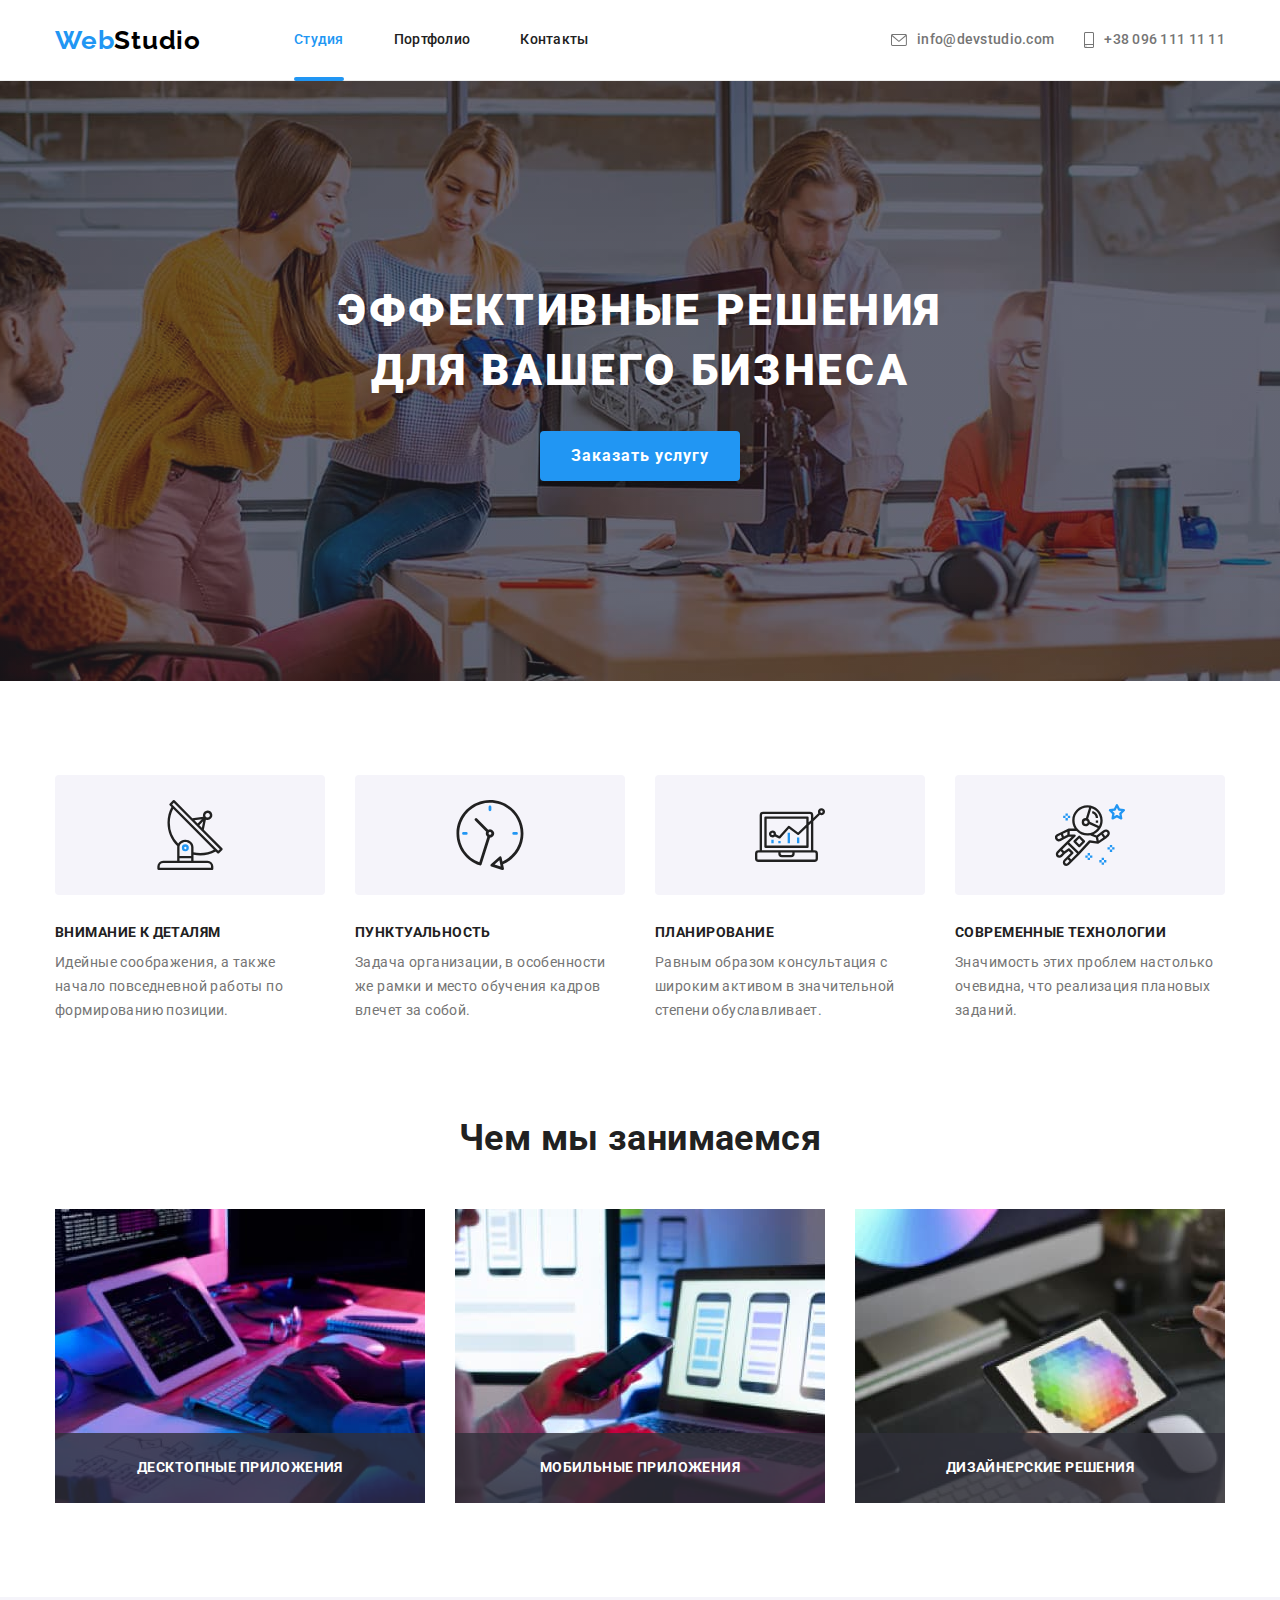
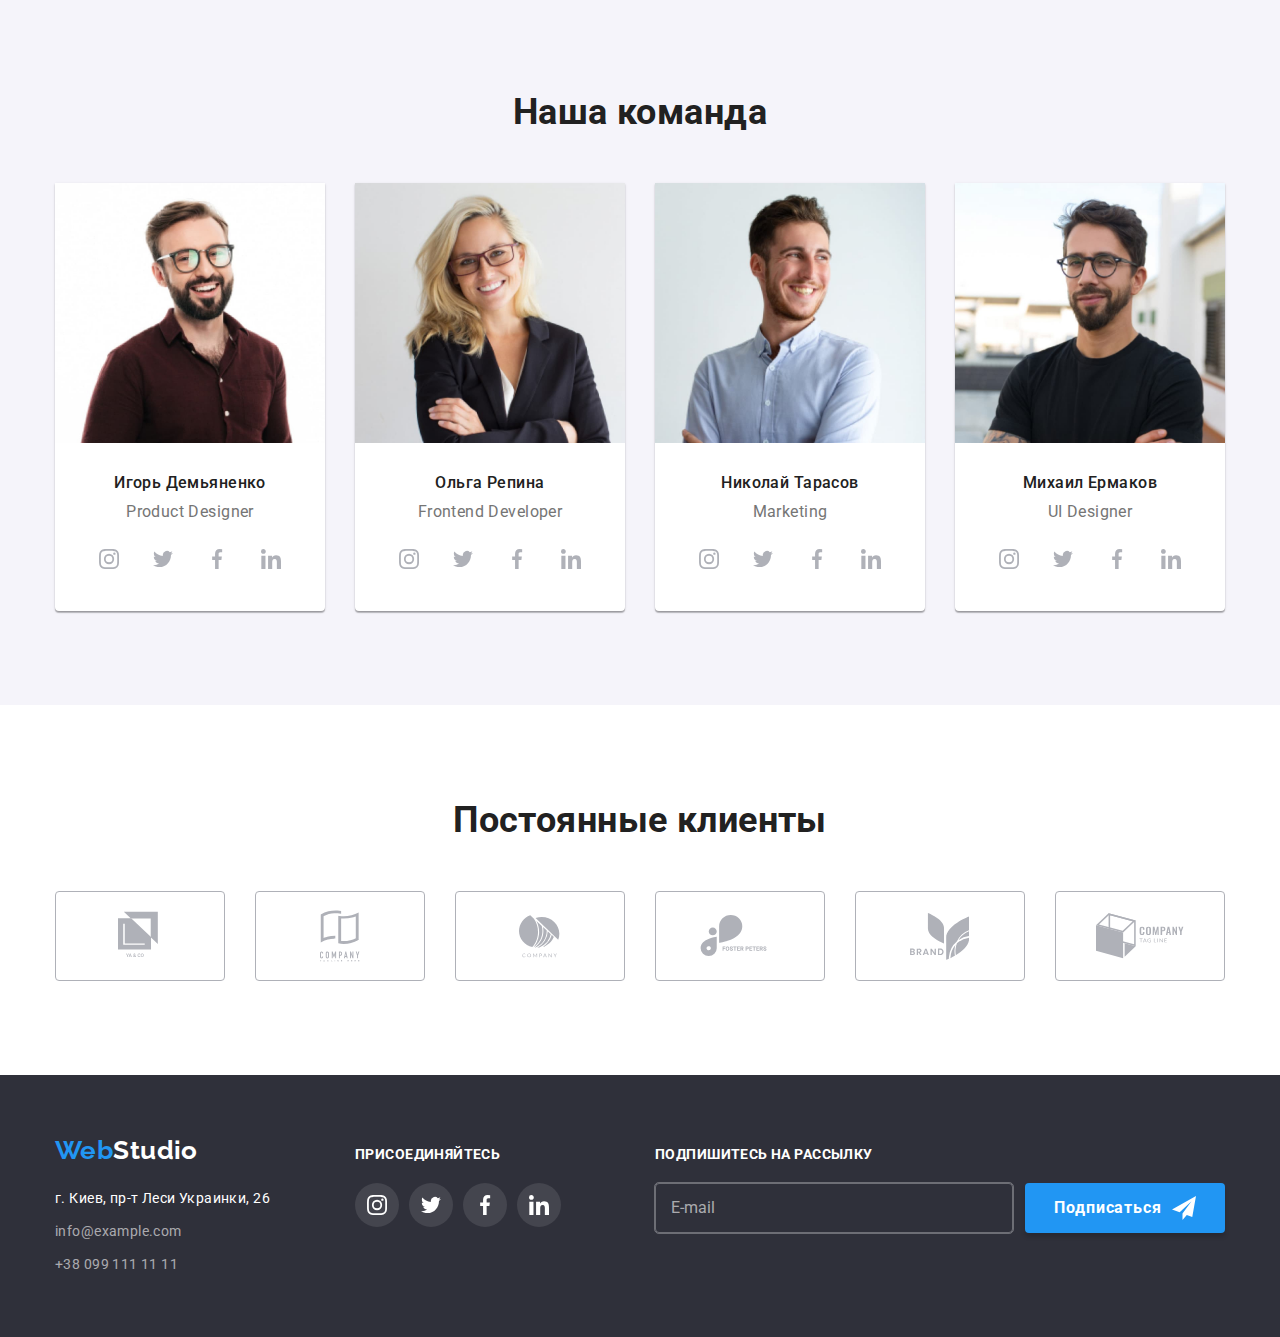
==== commit db6a0271: "Поставил иконки в формы" ====
--- a/index.html
+++ b/index.html
@@ -420,13 +420,18 @@
             >
             <input
               type="email"
-              name="email"
+              name="e-mail"
               class="subcribe-input"
               id="footer-email"
               placeholder="E-mail"
             />
           </div>
-          <button type="submit" class="button primary">Подписаться</button>
+          <button type="submit" class="button primary">
+            Подписаться
+            <svg class="icon" width="24" height="24">
+              <use href="./images/svg/sprite.svg#icon-subscribe"></use>
+            </svg>
+          </button>
         </form>
       </div>
     </footer>
@@ -441,32 +446,47 @@
         <form class="modal-form" autocomplete="off">
           <div class="form-field">
             <label for="modal-name" class="form-label">Имя</label>
-            <input
-              type="text"
-              class="form-input"
-              name="name"
-              id="modal-name"
-              autofocus
-            />
+            <div class="input-block">
+              <input
+                type="text"
+                class="form-input"
+                name="name"
+                id="modal-name"
+                autofocus
+              />
+              <svg class="icon" width="12" height="12">
+                <use href="./images/svg/sprite.svg#icon-modalform-name"></use>
+              </svg>
+            </div>
           </div>
           <div class="form-field">
             <label for="modal-tel" class="form-label">Телефон</label>
-            <input type="tel" class="form-input" name="tel" id="modal-tel" />
+            <div class="input-block">
+              <input type="tel" class="form-input" name="tel" id="modal-tel" />
+              <svg class="icon" width="13" height="13">
+                <use href="./images/svg/sprite.svg#icon-modalform-tel"></use>
+              </svg>
+            </div>
           </div>
           <div class="form-field">
             <label for="modal-email" class="form-label">Почта</label>
-            <input
-              type="email"
-              class="form-input"
-              name="email"
-              id="modal-email"
-            />
+            <div class="input-block">
+              <input
+                type="email"
+                class="form-input"
+                name="e-mail"
+                id="modal-email"
+              />
+              <svg class="icon" width="15" height="12">
+                <use href="./images/svg/sprite.svg#icon-modalform-email"></use>
+              </svg>
+            </div>
           </div>
           <div class="form-field">
             <label for="modal-comment" class="form-label">Комментарий</label>
             <textarea
               class="form-input form-comment"
-              name="comment"
+              name="commment"
               id="modal-comment"
               placeholder="Введите текст"
             ></textarea>
@@ -482,7 +502,6 @@
         </form>
       </div>
     </div>
-
     <script src="./js/modal.js"></script>
   </body>
 </html>
--- a/css/styles.css
+++ b/css/styles.css
@@ -192,6 +192,7 @@
   padding: 10px 0;
   border: none;
   border-radius: 4px;
+  outline: none;
   box-shadow: 0px 4px 4px rgba(0, 0, 0, 0.15);
   cursor: pointer;
 
@@ -468,7 +469,15 @@
 }
 
 .footer-subscribe .button {
+  display: flex;
+  justify-content: center;
+  align-items: center;
   align-self: flex-end;
+}
+
+.footer-subscribe .icon {
+  margin-left: 10px;
+  fill: var(--main-bg-color);
 }
 
 .footer-subscribe .form-field {
@@ -480,10 +489,12 @@
 .footer-subscribe .subcribe-input {
   width: 358px;
   height: 50px;
-  margin: 0;
   margin-right: 12px;
   padding: 15px;
+  color: var(--main-bg-color);
   background-color: inherit;
+
+  outline: 1px solid rgba(255, 255, 255, 0.3);
   border: 1px solid rgba(255, 255, 255, 0.3);
   border-radius: 4px;
 }
@@ -547,6 +558,11 @@
   border: 1px solid rgba(0, 0, 0, 0.1);
   border-radius: 50%;
   background-color: var(--main-bg-color);
+  cursor: pointer;
+}
+
+.modal .button-close .icon {
+  transition: fill 250ms var(--timing-function);
 }
 
 .modal .text {
@@ -580,9 +596,22 @@
   color: var(--second-text-color);
 }
 
+.form-field .input-block {
+  position: relative;
+}
+
+.form-field .input-block > .icon {
+  position: absolute;
+  top: 14px;
+  left: 15px;
+}
+
 .form-field .form-input {
+  width: 100%;
   margin: 0;
   padding: 11px;
+  padding-left: 42px;
+  outline: 1px solid rgba(33, 33, 33, 0.2);
   border: 1px solid rgba(33, 33, 33, 0.2);
   border-radius: 4px;
 }
@@ -609,8 +638,6 @@
 }
 
 .modal-form .form-policy {
-  display: flex;
-  align-items: center;
   margin-top: 20px;
   margin-bottom: 30px;
 }
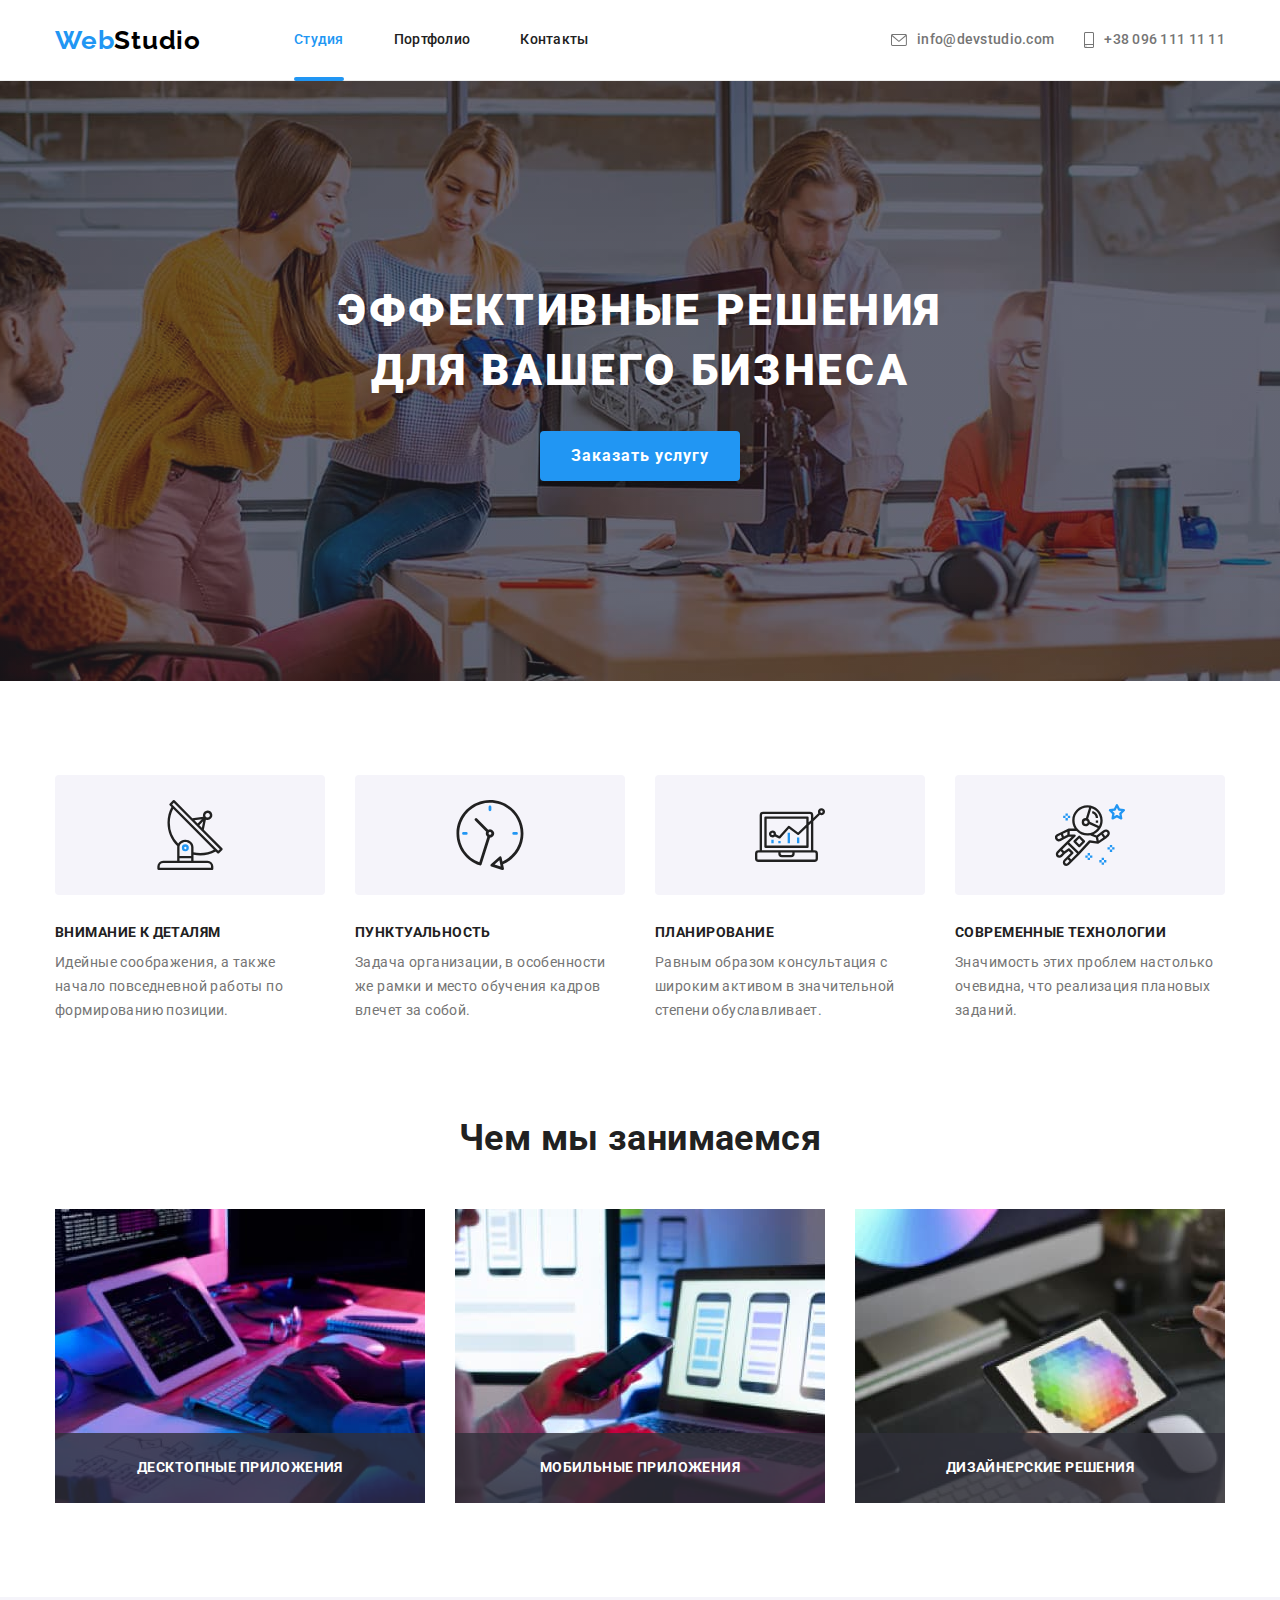
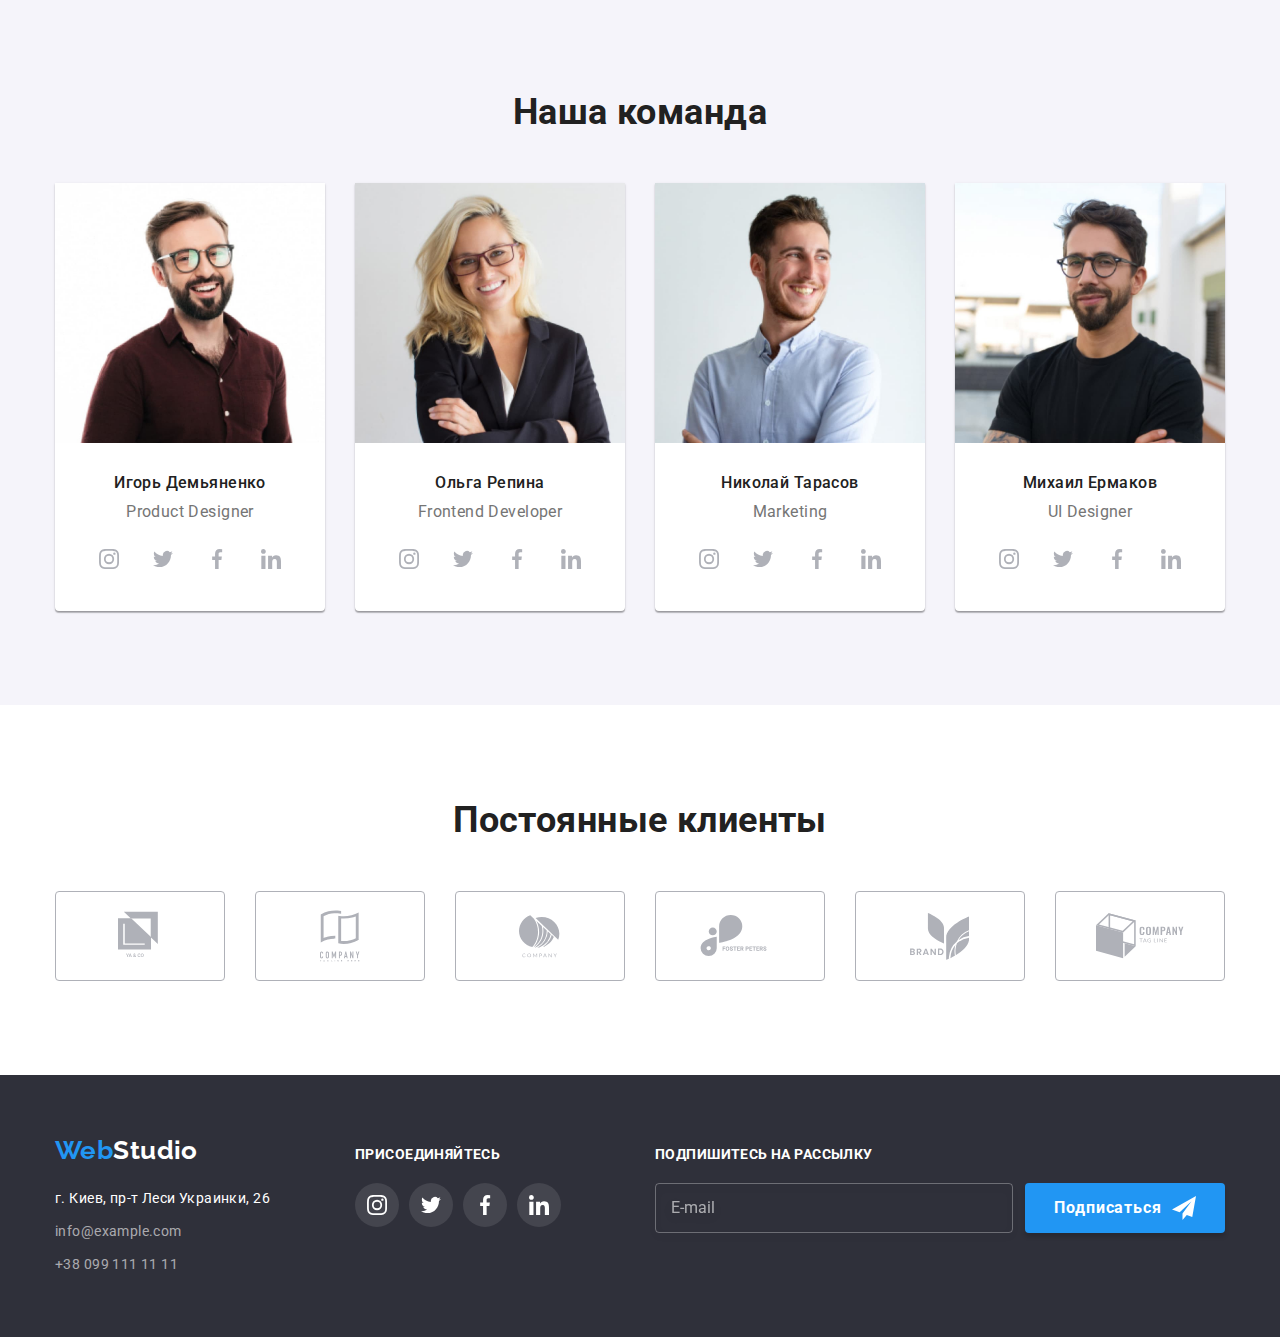
==== commit 9a89f121: "Оформил изменение цвета иконок в модалке" ====
--- a/index.html
+++ b/index.html
@@ -454,7 +454,7 @@
                 id="modal-name"
                 autofocus
               />
-              <svg class="icon" width="12" height="12">
+              <svg class="input-icon" width="12" height="12">
                 <use href="./images/svg/sprite.svg#icon-modalform-name"></use>
               </svg>
             </div>
@@ -463,7 +463,7 @@
             <label for="modal-tel" class="form-label">Телефон</label>
             <div class="input-block">
               <input type="tel" class="form-input" name="tel" id="modal-tel" />
-              <svg class="icon" width="13" height="13">
+              <svg class="input-icon" width="13" height="13">
                 <use href="./images/svg/sprite.svg#icon-modalform-tel"></use>
               </svg>
             </div>
@@ -477,7 +477,7 @@
                 name="e-mail"
                 id="modal-email"
               />
-              <svg class="icon" width="15" height="12">
+              <svg class="input-icon" width="15" height="12">
                 <use href="./images/svg/sprite.svg#icon-modalform-email"></use>
               </svg>
             </div>
@@ -492,7 +492,12 @@
             ></textarea>
           </div>
           <div class="form-policy">
-            <input type="checkbox" name="policy" id="policy" />
+            <input
+              type="checkbox"
+              name="policy"
+              id="policy"
+              class="visually-hidden"
+            />
             <label class="policy-label" for="policy"
               >Соглашаюсь с рассылкой и принимаю
               <a href="#" class="current">Условия договора</a></label
--- a/css/styles.css
+++ b/css/styles.css
@@ -93,6 +93,7 @@
 
   transition: color 250ms var(--timing-function);
 }
+/* Псевдоэлемент подчеркивание в хэдере */
 .nav-main .current::after {
   position: absolute;
   bottom: -1px;
@@ -147,7 +148,8 @@
 .clients-list .link:hover > .icon,
 .clients-list .link:focus > .icon,
 .button-close:hover .icon,
-.button-close:focus .icon {
+.button-close:focus .icon,
+.input-block .form-input:focus + .input-icon {
   fill: var(--accent-color);
 }
 /* герой */
@@ -206,7 +208,7 @@
 
   transition: background-color 250ms var(--timing-function);
 }
-
+/* акцент кнопки */
 .button.primary:hover,
 .button.primary:focus {
   background-color: var(--button-accent-color);
@@ -277,11 +279,12 @@
   line-height: 1.17;
   text-align: center;
 }
-/* ширина контента секкции */
+/* ширина контента секции */
 .examples-list .item {
   position: relative;
   flex-basis: calc((100% - 2 * 30px) / 3);
 }
+/* текст секции примеры работ*/
 .examples-list .text {
   position: absolute;
   left: 0;
@@ -390,7 +393,8 @@
 
 /* цвет рамки при ховере */
 .clients-list .link:hover,
-.clients-list .link:focus {
+.clients-list .link:focus,
+.form-field .form-input:focus {
   border-color: var(--accent-color);
 }
 .clients-list .icon {
@@ -443,7 +447,7 @@
 
   transition: color 250ms var(--timing-function);
 }
-/* текст блока соцсетей футера */
+/* текст блока соцсетей и формы футера */
 
 .footer-networks .text,
 .footer-subscribe .text {
@@ -455,7 +459,7 @@
 
   color: var(--main-bg-color);
 }
-/* фон ссылкт на соцсеть в футере */
+/* фон ссылки на соцсеть в футере */
 .footer-networks .link {
   background-color: rgba(255, 255, 255, 0.1);
 }
@@ -463,18 +467,18 @@
 .footer-networks .icon {
   fill: var(--main-bg-color);
 }
-
+/* форма футера */
 .footer-subscribe {
   width: 570px;
 }
-
+/* кнопка формы футера */
 .footer-subscribe .button {
   display: flex;
   justify-content: center;
   align-items: center;
   align-self: flex-end;
 }
-
+/* иконка кнопки футера */
 .footer-subscribe .icon {
   margin-left: 10px;
   fill: var(--main-bg-color);
@@ -485,7 +489,7 @@
   flex-direction: column;
   margin: 0;
 }
-
+/* поле ввода формы футера */
 .footer-subscribe .subcribe-input {
   width: 358px;
   height: 50px;
@@ -494,11 +498,12 @@
   color: var(--main-bg-color);
   background-color: inherit;
 
-  outline: 1px solid rgba(255, 255, 255, 0.3);
+  outline: none;
   border: 1px solid rgba(255, 255, 255, 0.3);
+  filter: drop-shadow(0px 4px 4px rgba(0, 0, 0, 0.15));
   border-radius: 4px;
 }
-
+/* плейсхолдер */
 .footer-subscribe .subcribe-input::placeholder {
   font-size: 16px;
   line-height: 1.25;
@@ -557,14 +562,16 @@
   height: 30px;
   border: 1px solid rgba(0, 0, 0, 0.1);
   border-radius: 50%;
+  outline: none;
   background-color: var(--main-bg-color);
   cursor: pointer;
 }
-
-.modal .button-close .icon {
+/* иконка кнопки закрытия */
+.button-close .icon {
+  fill: #000000;
   transition: fill 250ms var(--timing-function);
 }
-
+/* заголовок модалки */
 .modal .text {
   display: block;
   margin-bottom: 12px;
@@ -572,21 +579,19 @@
   font-size: 20px;
   line-height: 1.15;
   text-align: center;
-
-  color: var(--main-text-color);
-}
-
+}
+/* форма подалки */
 .modal-form {
   width: 448px;
   margin: 0 auto;
 }
-
+/* метка+поле ввода модалки */
 .form-field {
   display: flex;
   flex-direction: column;
   margin-bottom: 10px;
 }
-
+/* метка */
 .form-field .form-label {
   margin-bottom: 4px;
   font-size: 12px;
@@ -599,27 +604,39 @@
 .form-field .input-block {
   position: relative;
 }
-
-.form-field .input-block > .icon {
+/* иконка модалки */
+.form-field .input-icon {
   position: absolute;
-  top: 14px;
-  left: 15px;
-}
-
+  top: 50%;
+  left: 14px;
+  fill: currentColor;
+  transform: translateY(-50%);
+
+  transition: fill 250ms var(--timing-function);
+}
+/* поле ввода модалки */
 .form-field .form-input {
   width: 100%;
   margin: 0;
   padding: 11px;
   padding-left: 42px;
-  outline: 1px solid rgba(33, 33, 33, 0.2);
+  outline: none;
   border: 1px solid rgba(33, 33, 33, 0.2);
   border-radius: 4px;
-}
+
+  transition: border-color 250ms var(--timing-function);
+}
+/* .input-block .form-input:focus + .input-icon {
+  fill: var(--accent-color);
+} */
+
+/* комментарий модалки */
 .form-field .form-comment {
   padding: 12px 16px;
   height: 120px;
   resize: none;
 }
+/* плейсхолдер комментария */
 .form-field .form-comment::placeholder {
   font-size: 12px;
   line-height: 1.17;
@@ -627,15 +644,15 @@
 
   color: rgba(117, 117, 117, 0.5);
 }
-
-.modal-form input[type="checkbox"] {
+/* чекбокс */
+/* .modal-form input[type="checkbox"] {
   width: 16px;
   height: 15px;
   margin-right: 8px;
   border: 0.75px solid #000000;
   box-shadow: 0px 4px 4px rgba(0, 0, 0, 0.25);
   background-color: var(--main-text-color);
-}
+} */
 
 .modal-form .form-policy {
   margin-top: 20px;
@@ -645,10 +662,30 @@
 .modal-form .button {
   margin: 0 auto;
 }
-
+/* метка чекбокса */
 .policy-label {
+  position: relative;
+  display: inline-block;
+  margin-left: 24px;
   color: var(--second-text-color);
 }
+
+.policy-label::before {
+  content: "";
+  position: absolute;
+  top: 5px;
+  left: -24px;
+  display: block;
+  width: 16px;
+  height: 15px;
+  background-color: var(--accent-color);
+  background-image: url(../images/svg/checkbox.svg);
+  background-size: 11px 8px;
+  background-position: 3px 4px;
+  background-repeat: no-repeat;
+  box-shadow: 0px 4px 4px rgba(0, 0, 0, 0.25);
+}
+
 /* Страница Портфолио */
 /* список кнопок навигации портфолио */
 .portfolio-nav {
